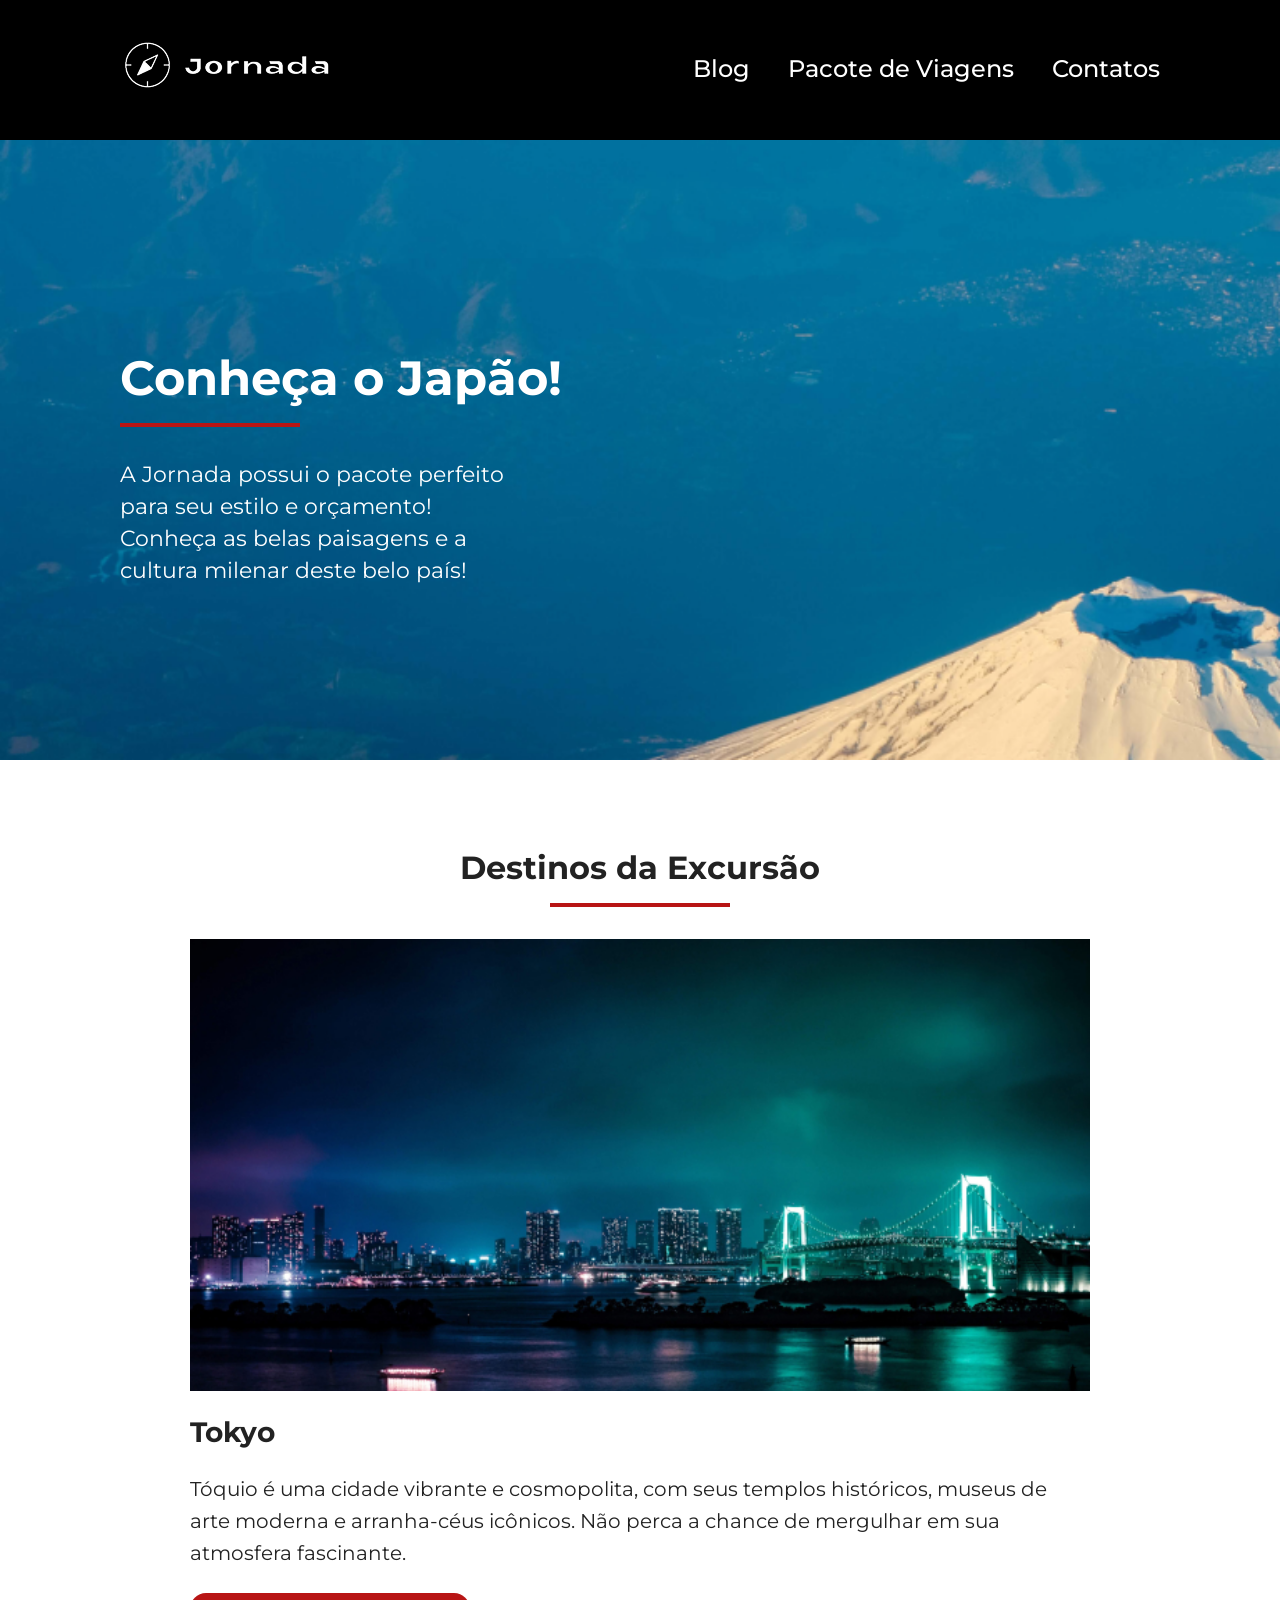
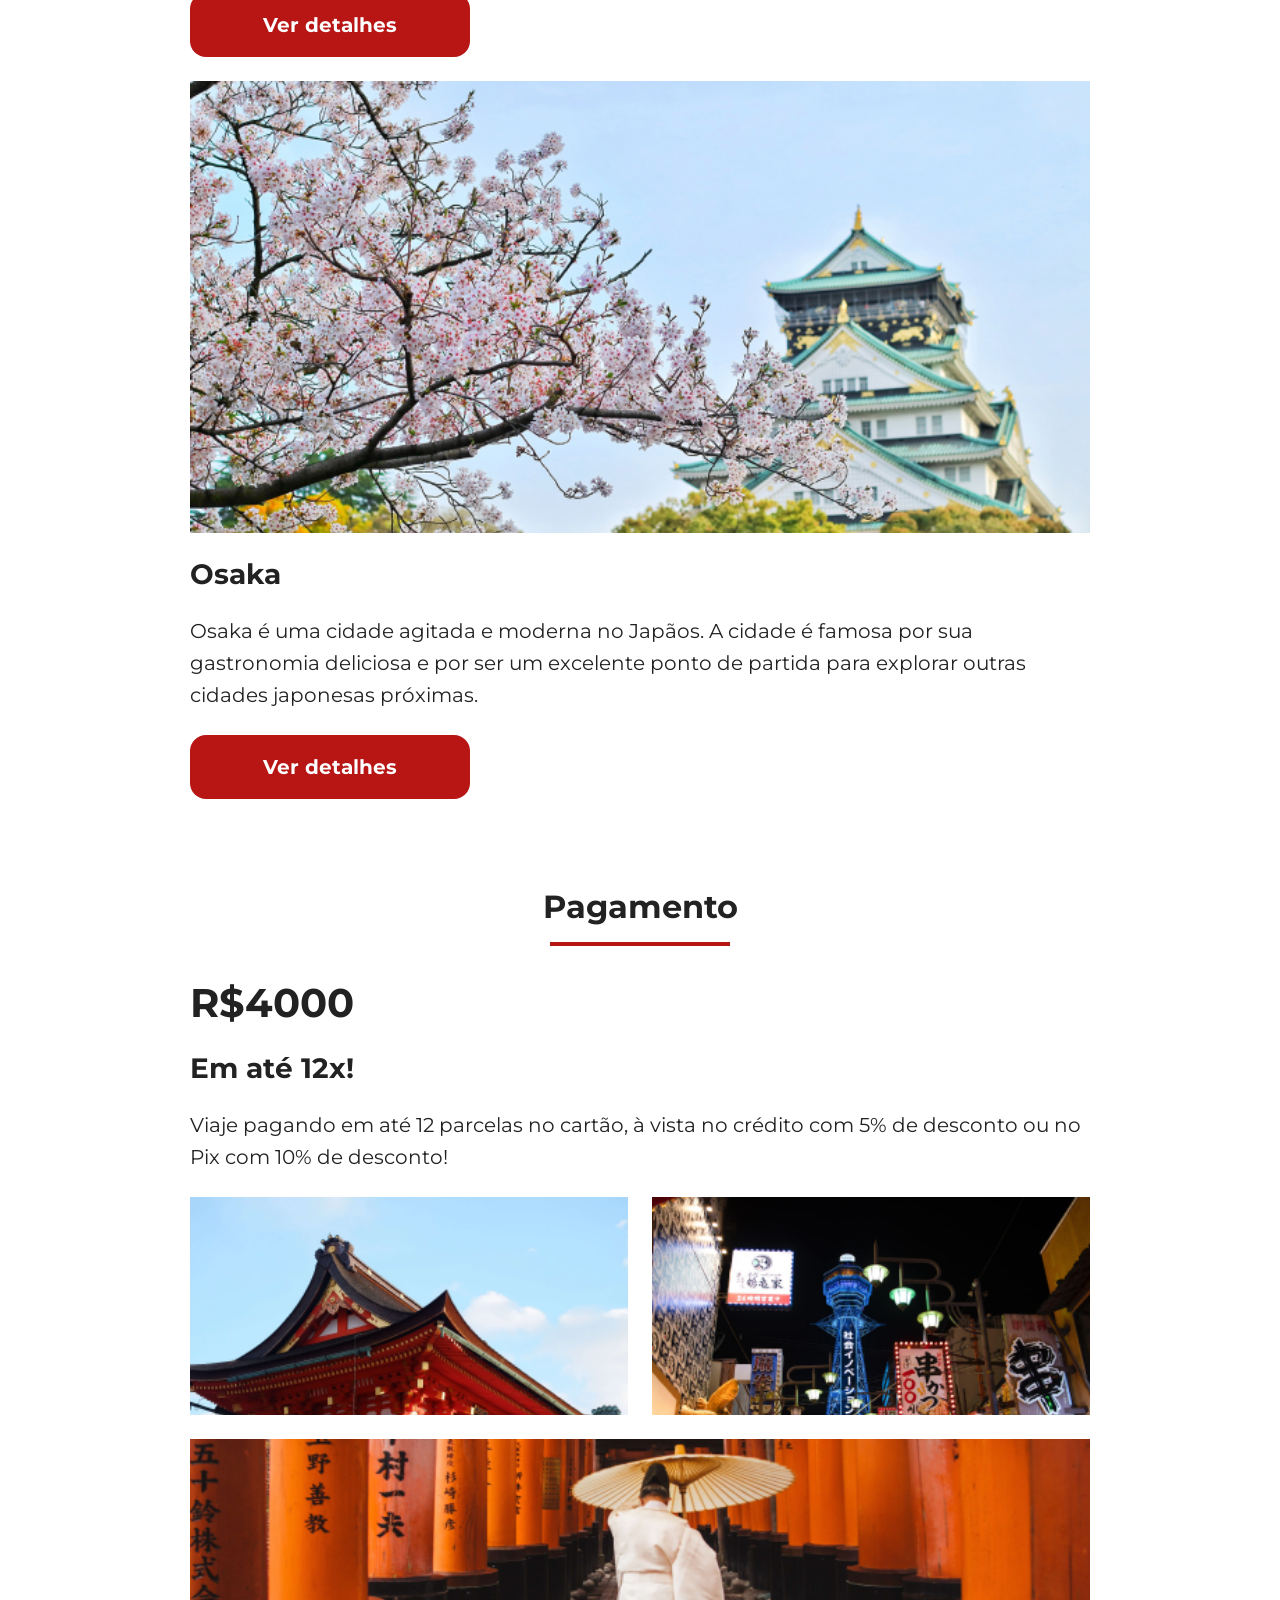
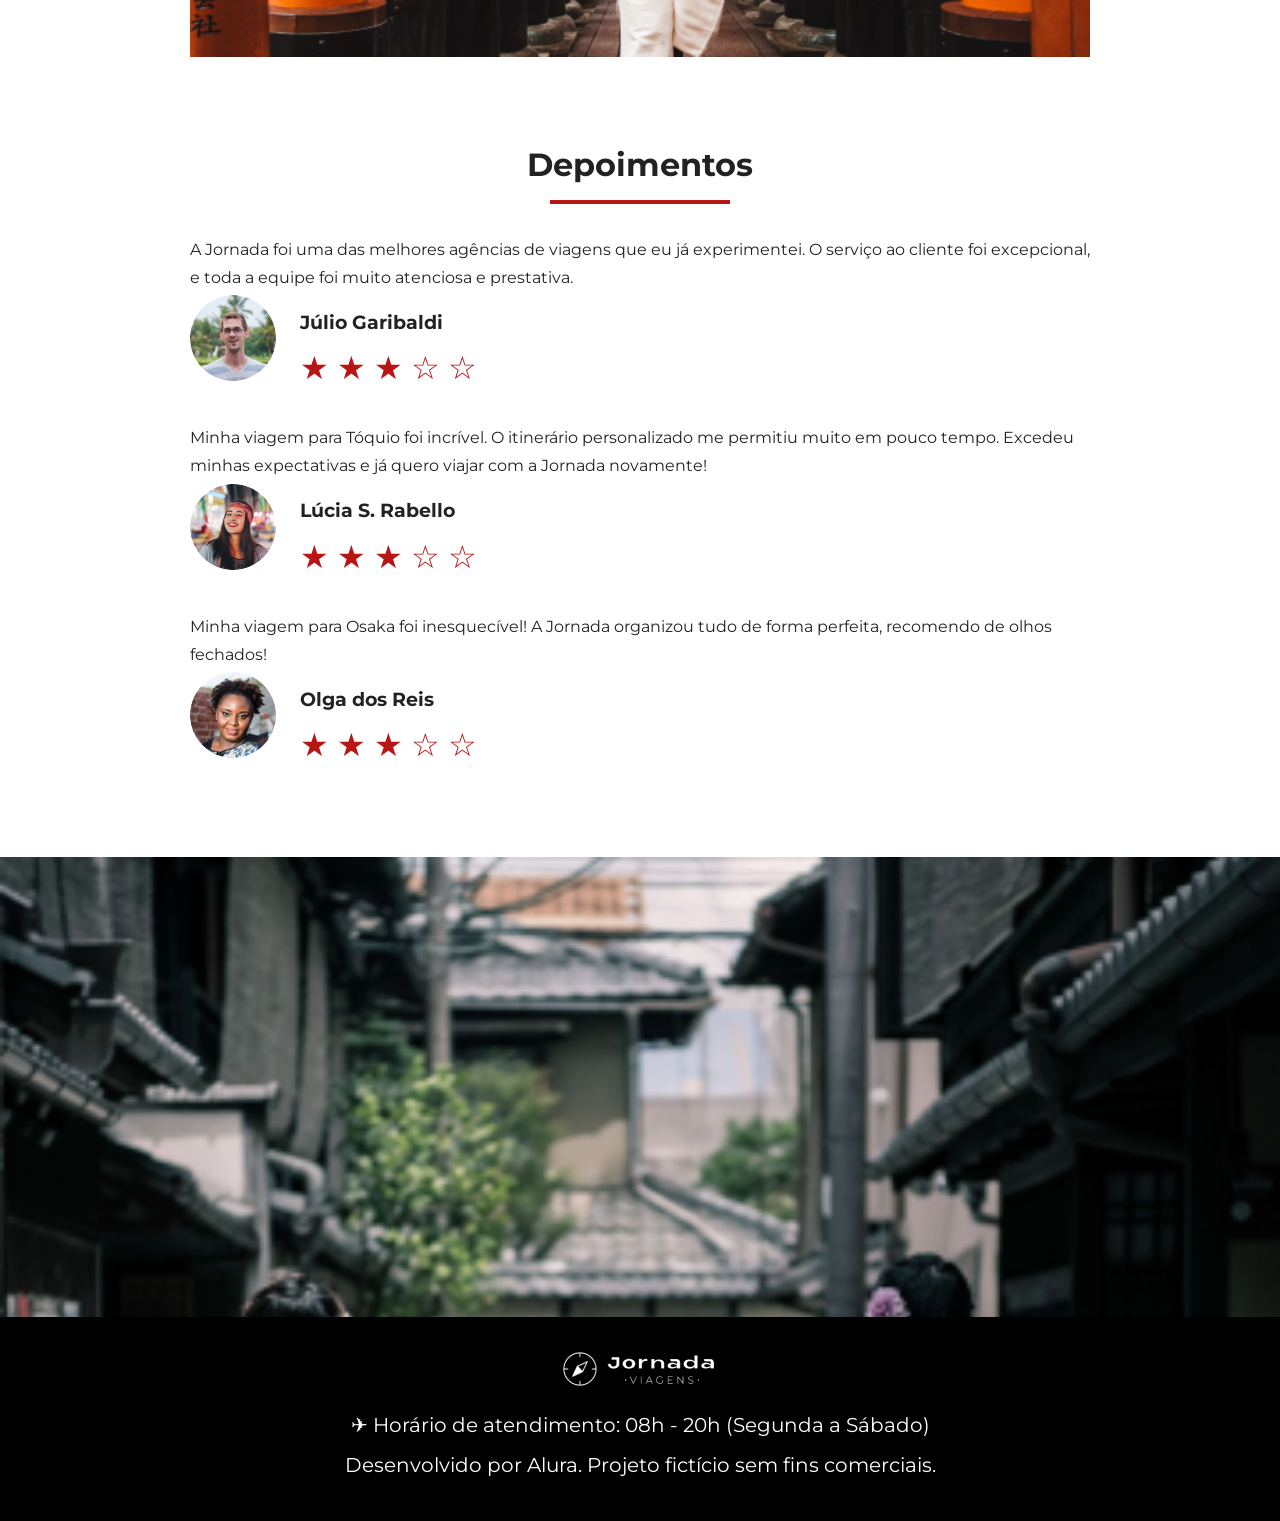
==== pktviagem.html @ 1cde8b49 "Finalizando de configuração da página pacote de viagem" ====
<!doctype html>
<html lang="pt-br">
  <head>
    <meta charset="UTF-8" />
    <meta name="viewport" content="width=device-width, initial-scale=1.0" />
    <meta
      name="description"
      content="Jornada Viagens, uma agência apaixonada por criar viagens inesquecíveis."
    />
    <meta name="og:title" content="Jornada Viagens" />
    <meta
      name="og:description"
      content="Jornada Viagens, uma agência apaixonada por criar viagens inesquecíveis."
    />
    <meta
      name="og:image"
      content="https://clemiltoncsilva.github.io/jornada-viagens/img/logo-jornada-footer.png"
    />
    <meta name="og:type" content="website" />
    <meta
      name="og:url"
      content="https://clemiltoncsilva.github.io/jornada-viagens"
    />

    <link rel="icon" href="./favico.png" type="image/png" />
    <link rel="stylesheet" href="./css/style.css" />
    <title>Jornada Viagens</title>
  </head>
  <body>
    <header class="header-main">
      <a class="logo" href="#" title="Logo Jornada Viagens">
        <img
          class="img-mobile"
          src="./img/logo-jornada-branca.png"
          alt="Bússola do logo Jornada Viagens"
        />
        <img
          class="img-desktop"
          src="./img/logo-jornada-bussola-escrito.png"
          alt="Bússola do logo Jornada Viagens"
        />
      </a>

      <div class="navigation-menu">
        <label for="menu">
          <img src="./img/menu.png" alt="menu" />
        </label>
        <input type="checkbox" id="menu" hidden />

        <nav>
          <ul class="list-links">
            <li>
              <a href="blog.html" target="_blank" title="Acessar blog">Blog</a>
            </li>
            <li>
              <a
                href="pacotes.html"
                target="_blank"
                title="Acessar pacotes de viagens"
                >Pacote de Viagens</a
              >
            </li>
            <li>
              <a href="contatos.html" target="_blank" title="Acessar contatos"
                >Contatos</a
              >
            </li>
          </ul>
        </nav>
      </div>
    </header>
    <section class="hero-pkg-viagem">
      <div class="hero-img">
        <div class="section-title">
          <h2>Conheça o Japão!</h2>
          <hr />
          <p>
            A Jornada possui o pacote perfeito <br> para seu estilo e orçamento! <br>
            Conheça as belas paisagens e a <br> cultura milenar deste belo país!
          </p>
        </div>
      </div>
    </section>

    <section class="destination">
      <div class="section-title">
        <h2>Destinos da Excursão</h2>
        <hr />
      </div>
      <div class="destination-item">
        <article class="item tokyo">
          <header>
            <div class="img-item"></div>
            <h3 class="content-title">Tokyo</h3>
          </header>
          <p class="content-text">
            Tóquio é uma cidade vibrante e cosmopolita, com seus templos
            históricos, museus de arte moderna e arranha-céus icônicos. Não
            perca a chance de mergulhar em sua atmosfera fascinante.
          </p>

          <footer>
            <a
              href="#"
              class="button"
              target="-_blank"
              title="Ver detalhes sobre o destino Tokyo"
              >Ver detalhes</a
            >
          </footer>
        </article>

        <article class="item osaka">
          <header>
            <div class="img-item"></div>
            <h3 class="content-title">Osaka</h3>
          </header>
          <p class="content-text">
            Osaka é uma cidade agitada e moderna no Japãos. A cidade é famosa
            por sua gastronomia deliciosa e por ser um excelente ponto de
            partida para explorar outras cidades japonesas próximas.
          </p>
          <footer>
            <a
              href="#"
              class="button"
              target="-_blank"
              title="Ver detalhes sobre o destino Osaka"
            >
              Ver detalhes</a
            >
          </footer>
        </article>
      </div>
    </section>

    <section class="payment">
      <div class="section-title">
        <h2>Pagamento</h2>
        <hr />
      </div>

      <div class="content-container">
        <div class="text-content">
          <h3 class="content-title">R$4000</h3>
          <h2 class="content-title">Em até 12x!</h2>
          <p class="content-text">
            Viaje pagando em até 12 parcelas no cartão, à vista no crédito com
            5% de desconto ou no Pix com 10% de desconto!
          </p>
        </div>
        <div class="img-gallery-pkg">
          <div class="image first"></div>
          <div class="image second"></div>
          <div class="image thirdy span-2"></div>
        </div>
      </div>
    </section>

    <section class="testimonial">
      <div class="section-title">
        <h2>Depoimentos</h2>
        <hr />
      </div>

      <div class="testimonial-container">
        <article class="testimonial-item">
          <header>
            <p>
              A Jornada foi uma das melhores agências de viagens que eu já experimentei. O serviço ao cliente foi excepcional, e toda a equipe foi muito atenciosa e prestativa.
            </p>
          </header>

          <footer>
            <img
              src="./img/elipse-garibaldi.png"
              alt="Foto da Cliente Júlio Garibaldi"
            />

            <div class="profile-content">
              <h3>Júlio Garibaldi</h3>

              <div class="rating">
                <span class="star">★</span>
                <span class="star">★</span>
                <span class="star">★</span>
                <span class="star">☆</span>
                <span class="star">☆</span>
              </div>
            </div>
          </footer>
        </article>

        <article class="testimonial-item">
          <header>
            <p>
              Minha viagem para Tóquio foi incrível. O itinerário personalizado me permitiu muito em pouco tempo. Excedeu minhas expectativas e já quero viajar com a Jornada novamente!
            </p>
          </header>

          <footer>
            <img
              src="./img/elipse-lucia.png"
              alt="Foto da Cliente Lúcia S. Rabello"
            />

            <div class="profile-content">
              <h3>Lúcia S. Rabello</h3>

              <div class="rating">
                <span class="star">★</span>
                <span class="star">★</span>
                <span class="star">★</span>
                <span class="star">☆</span>
                <span class="star">☆</span>
              </div>
            </div>
          </footer>
        </article>

        <article class="testimonial-item">
          <header>
            <p>
              Minha viagem para Osaka foi inesquecível! A Jornada organizou tudo de forma perfeita, recomendo de olhos fechados!
            </p>
          </header>

          <footer>
            <img
              src="./img/elipse-olga.png"
              alt="Foto da Cliente Olga dos Reis"
            />

            <div class="profile-content">
              <h3>Olga dos Reis</h3>

              <div class="rating">
                <span class="star">★</span>
                <span class="star">★</span>
                <span class="star">★</span>
                <span class="star">☆</span>
                <span class="star">☆</span>
              </div>
            </div>
          </footer>
        </article>
      </div>
    </section>

    <section class="bottom-hero-pkg-viagem">
      <div class="hero-img"></div>
    </section>

    <footer class="main-footer">
      <div class="footer-content">
        <img
          src="./img/logo-branco-footer.png"
          alt="Logotipo Jornada Viagens"
        />

        <p>
          <span class="footer-icon" aria-hidden="true">✈</span>
          Horário de atendimento: 08h - 20h (Segunda a Sábado)
        </p>

        <p>Desenvolvido por Alura. Projeto fictício sem fins comerciais.</p>
      </div>

      <nav class="footer-social" aria-label="Redes sociais da Jornada Viagens">
        <p id="social-title">Acesse nossas redes:</p>

        <a
          href="#"
          target="_blank"
          rel="noopener noreferrer"
          aria-label="Acessar nosso WhatsApp (abre em nova aba)"
        >
          <span class="social-icon" aria-hidden="true">💬</span>
        </a>

        <a
          href="#"
          target="_blank"
          rel="noopener noreferrer"
          aria-label="Acessar nosso Instagram (abre em nova aba)"
        >
          <span class="social-icon" aria-hidden="true">📸</span>
        </a>

        <a
          href="#"
          target="_blank"
          rel="noopener noreferrer"
          aria-label="Acessar nosso perfil no X antigo Twitter (abre em nova aba)"
        >
          <span class="social-icon" aria-hidden="true">𝕏</span>
        </a>
      </nav>
    </footer>
  </body>
</html>
---- css/style.css ----
@import url(../css/global.css);
@import url(../css/header.css);
@import url(../css/hero.css);
@import url(../css/offers.css);
@import url(../css/category.css);
@import url(../css/destination.css);
@import url(../css/payment.css);
@import url(../css/testimonies.css);
@import url(../css/footer.css);
@import url(../css/pktviagem.css);
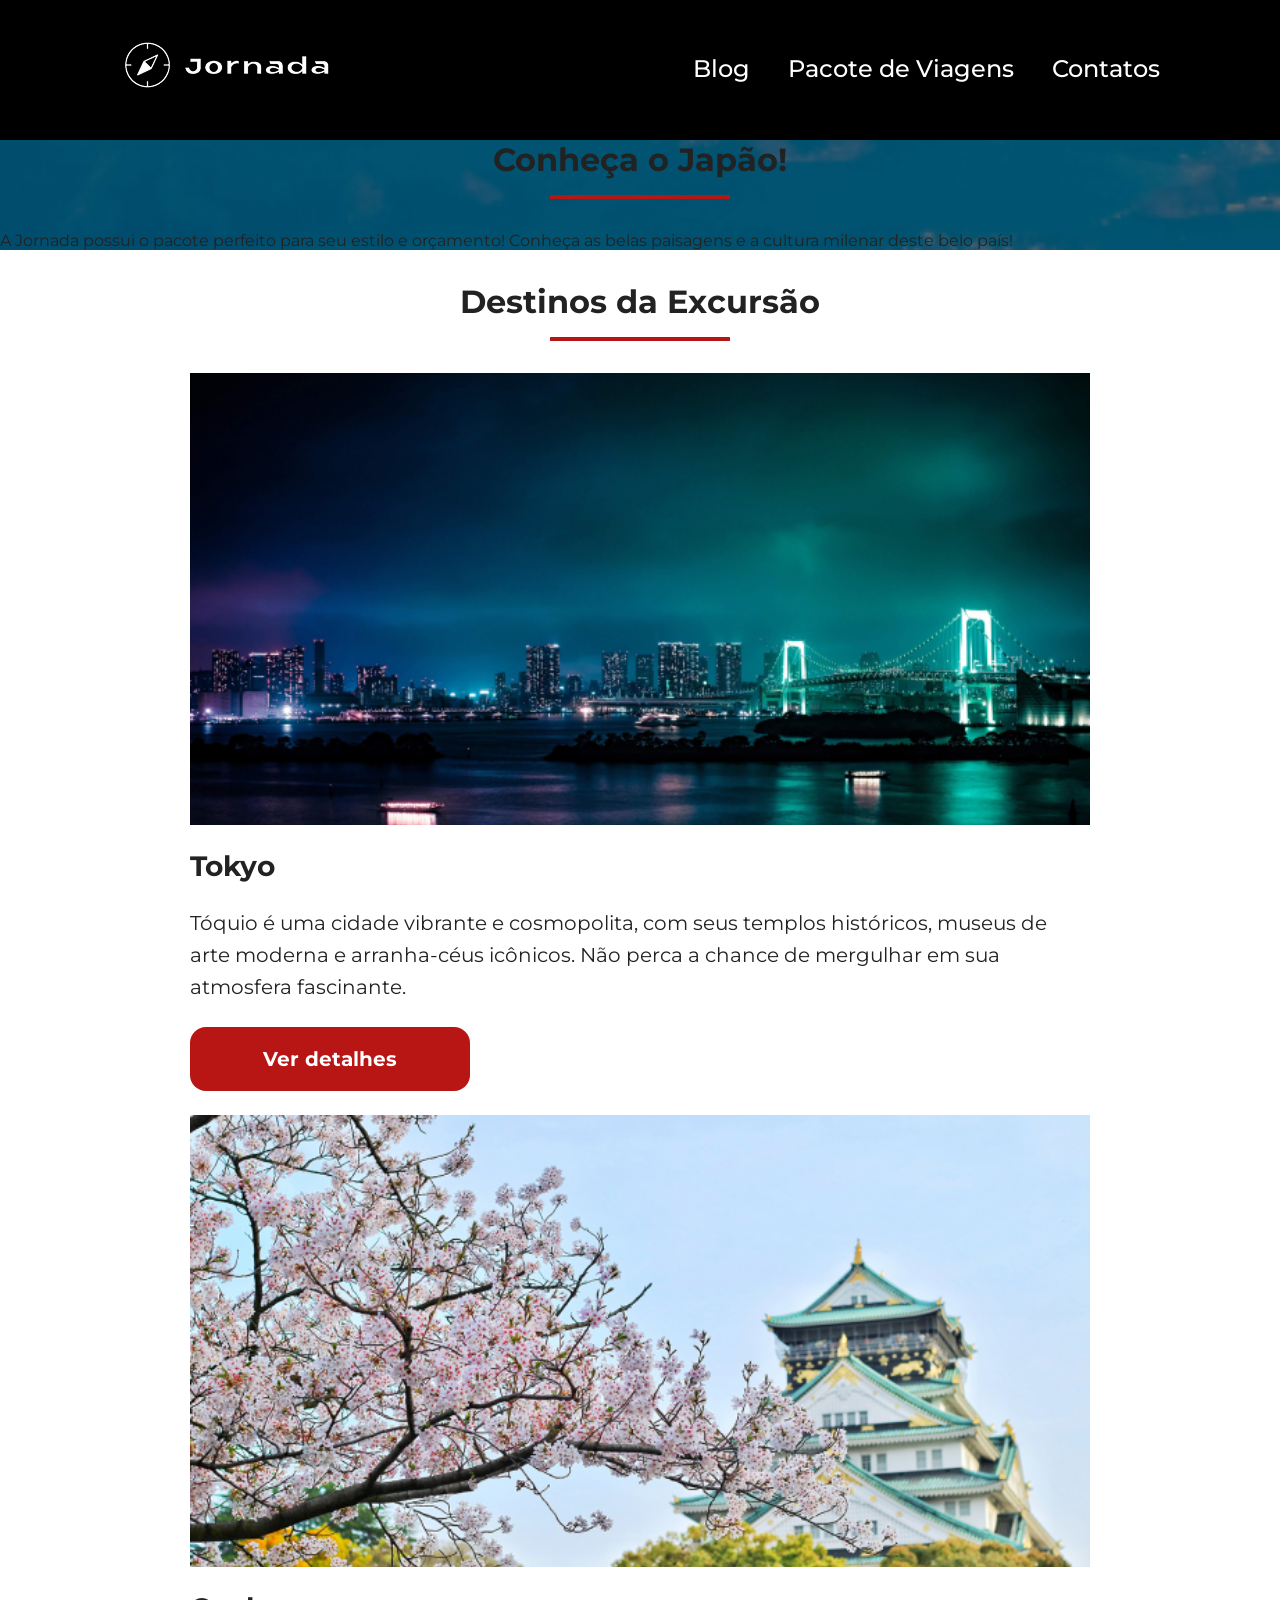
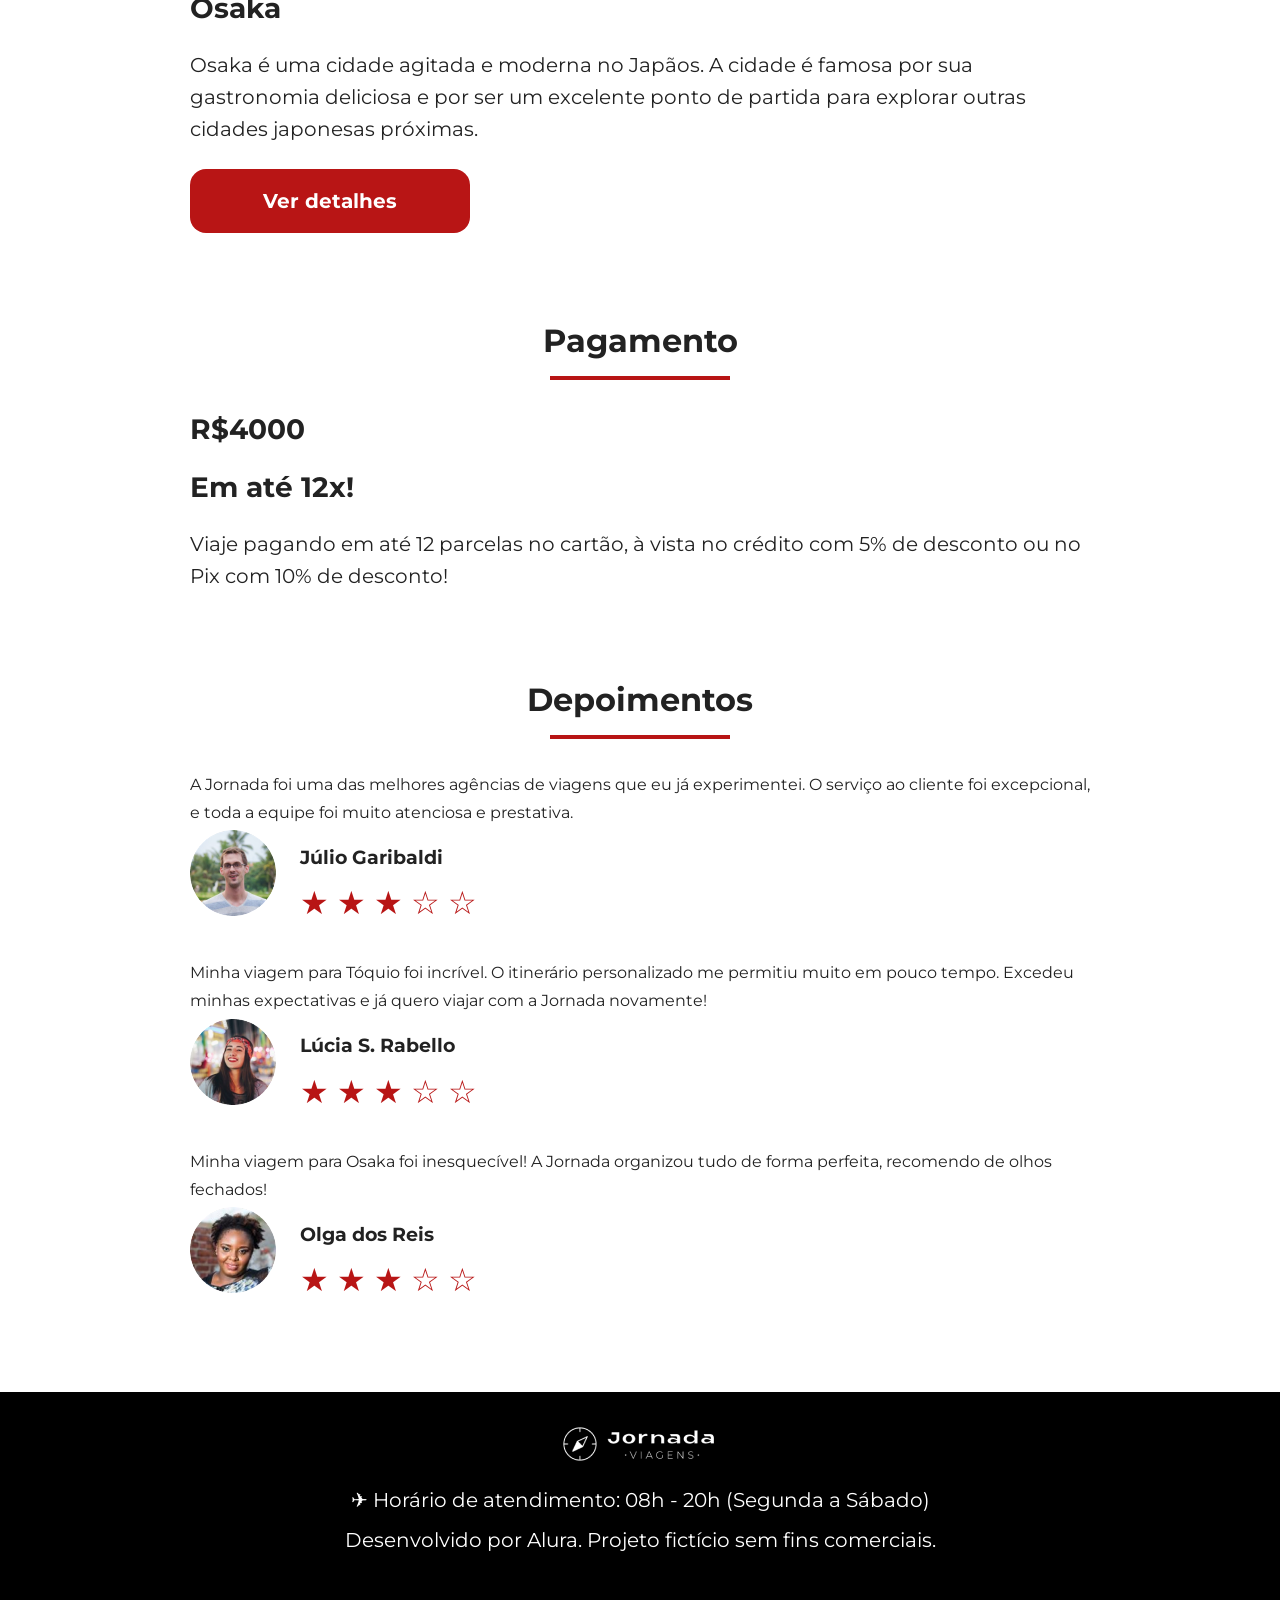
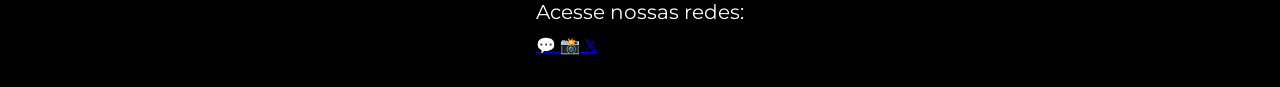
==== commit 34b5d360: "Ajustes na página antigam" ====
--- a/pktviagem.html
+++ b/pktviagem.html
@@ -75,8 +75,8 @@
           <h2>Conheça o Japão!</h2>
           <hr />
           <p>
-            A Jornada possui o pacote perfeito <br> para seu estilo e orçamento! <br>
-            Conheça as belas paisagens e a <br> cultura milenar deste belo país!
+            A Jornada possui o pacote perfeito para seu estilo e orçamento!
+            Conheça as belas paisagens e a cultura milenar deste belo país!
           </p>
         </div>
       </div>
@@ -167,7 +167,9 @@
         <article class="testimonial-item">
           <header>
             <p>
-              A Jornada foi uma das melhores agências de viagens que eu já experimentei. O serviço ao cliente foi excepcional, e toda a equipe foi muito atenciosa e prestativa.
+              A Jornada foi uma das melhores agências de viagens que eu já
+              experimentei. O serviço ao cliente foi excepcional, e toda a
+              equipe foi muito atenciosa e prestativa.
             </p>
           </header>
 
@@ -194,7 +196,9 @@
         <article class="testimonial-item">
           <header>
             <p>
-              Minha viagem para Tóquio foi incrível. O itinerário personalizado me permitiu muito em pouco tempo. Excedeu minhas expectativas e já quero viajar com a Jornada novamente!
+              Minha viagem para Tóquio foi incrível. O itinerário personalizado
+              me permitiu muito em pouco tempo. Excedeu minhas expectativas e já
+              quero viajar com a Jornada novamente!
             </p>
           </header>
 
@@ -221,7 +225,8 @@
         <article class="testimonial-item">
           <header>
             <p>
-              Minha viagem para Osaka foi inesquecível! A Jornada organizou tudo de forma perfeita, recomendo de olhos fechados!
+              Minha viagem para Osaka foi inesquecível! A Jornada organizou tudo
+              de forma perfeita, recomendo de olhos fechados!
             </p>
           </header>
 
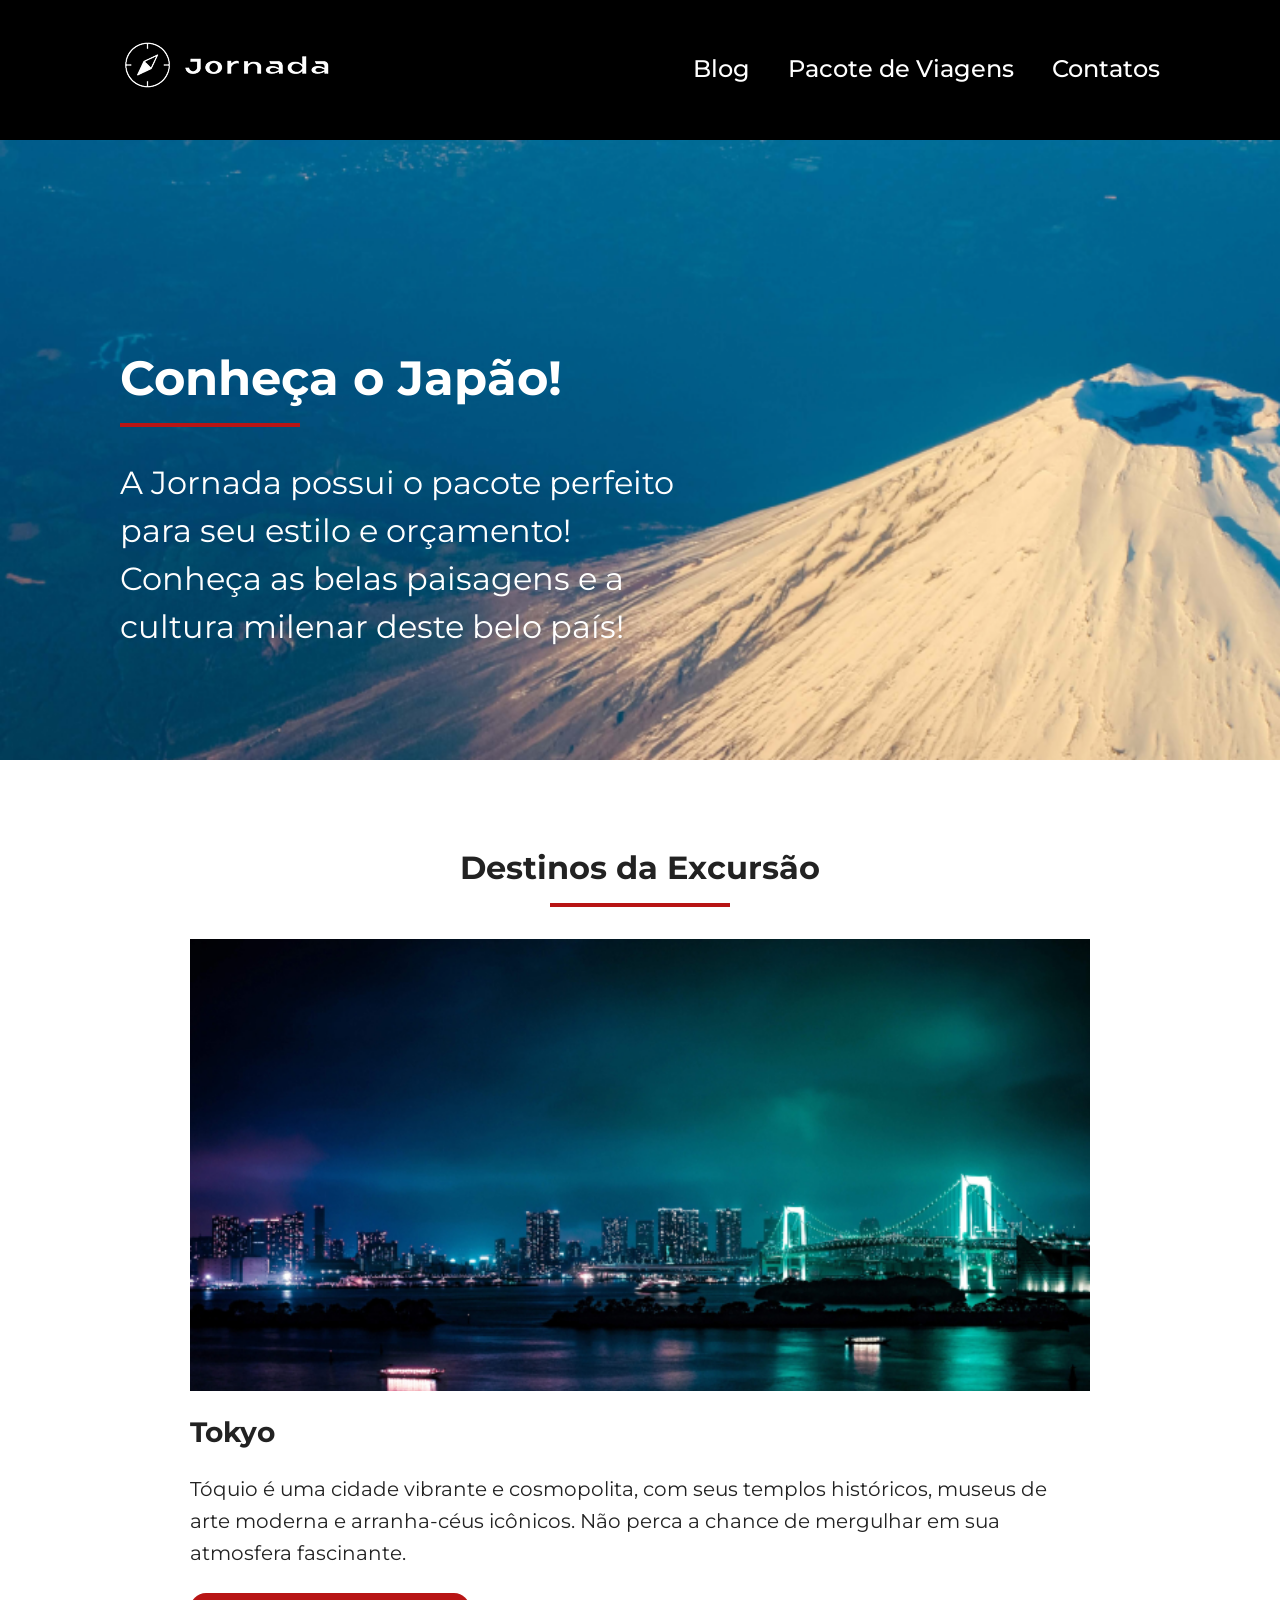
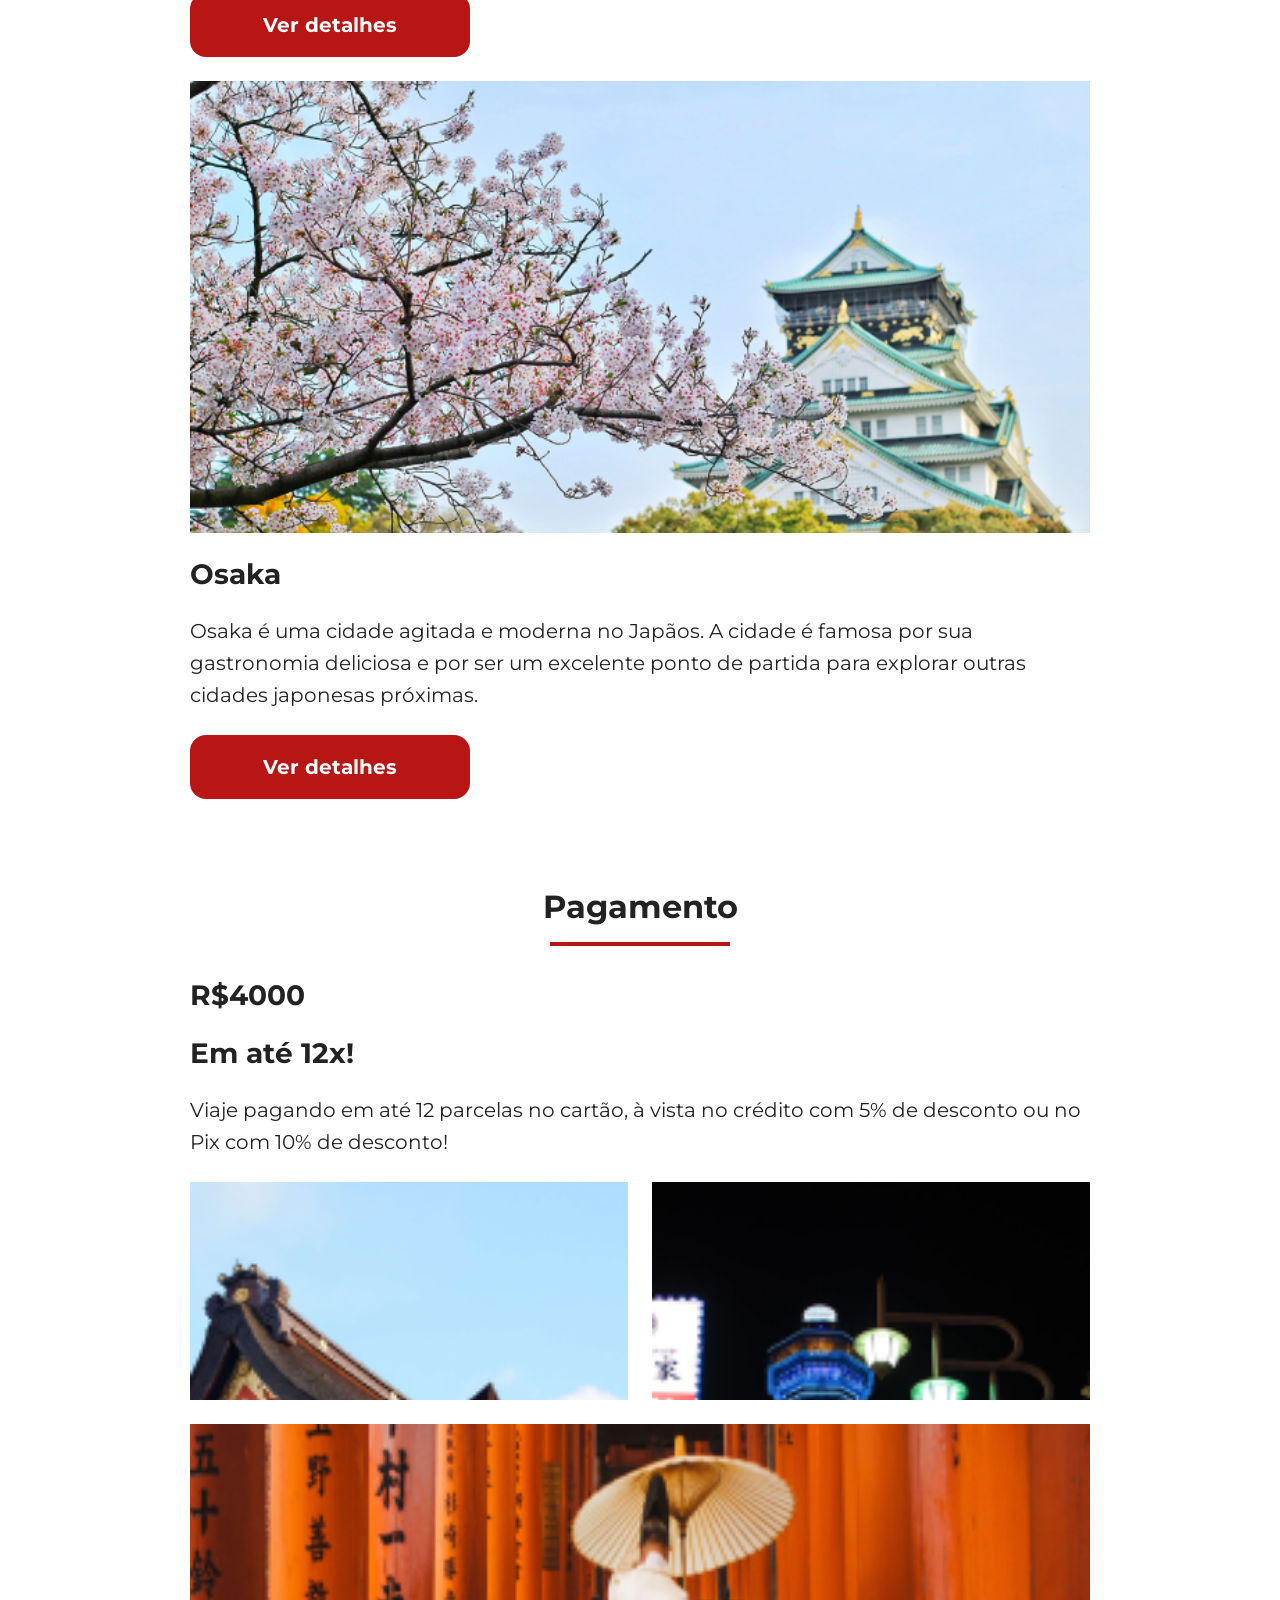
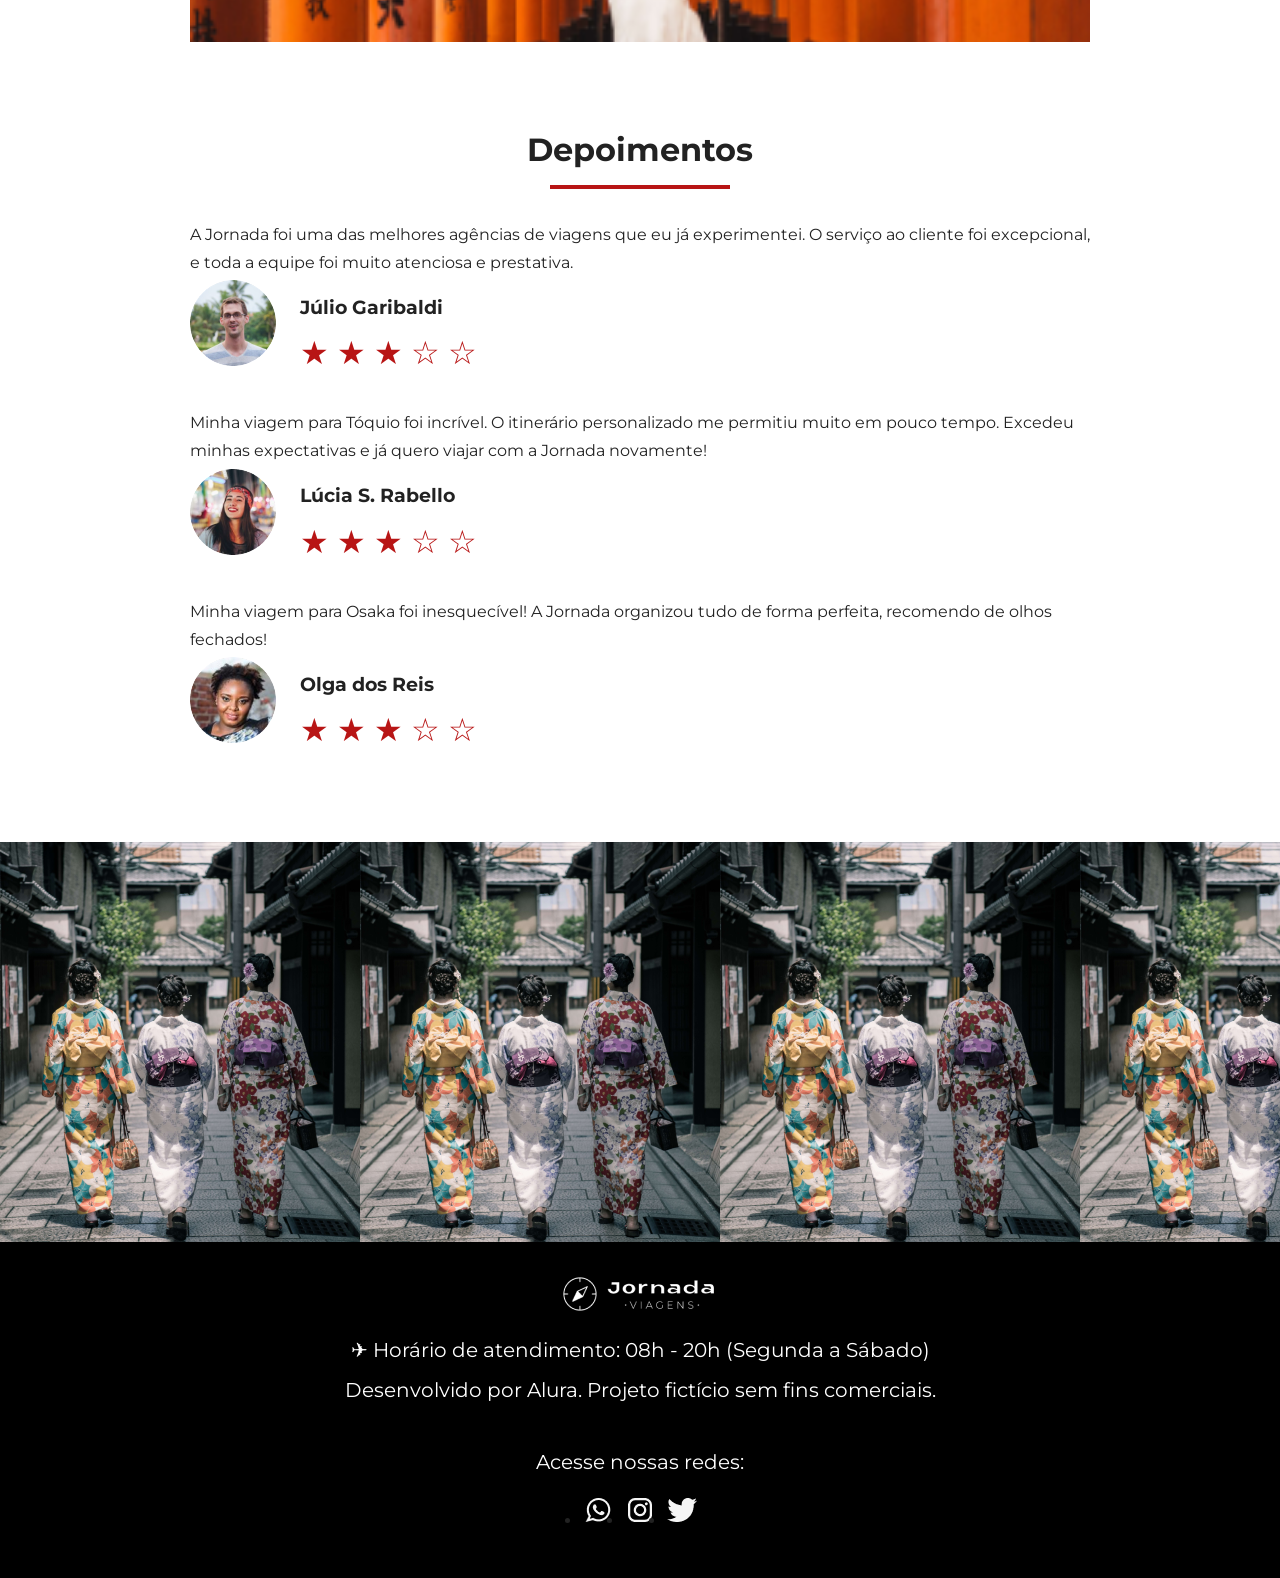
==== commit ac9edeab: "Finaliza o projeto" ====
--- a/pktviagem.html
+++ b/pktviagem.html
@@ -256,7 +256,7 @@
       <div class="hero-img"></div>
     </section>
 
-    <footer class="main-footer">
+     <footer class="main-footer">
       <div class="footer-content">
         <img
           src="./img/logo-branco-footer.png"
@@ -271,35 +271,49 @@
         <p>Desenvolvido por Alura. Projeto fictício sem fins comerciais.</p>
       </div>
 
-      <nav class="footer-social" aria-label="Redes sociais da Jornada Viagens">
-        <p id="social-title">Acesse nossas redes:</p>
-
-        <a
-          href="#"
-          target="_blank"
-          rel="noopener noreferrer"
-          aria-label="Acessar nosso WhatsApp (abre em nova aba)"
-        >
-          <span class="social-icon" aria-hidden="true">💬</span>
-        </a>
-
-        <a
-          href="#"
-          target="_blank"
-          rel="noopener noreferrer"
-          aria-label="Acessar nosso Instagram (abre em nova aba)"
-        >
-          <span class="social-icon" aria-hidden="true">📸</span>
-        </a>
-
-        <a
-          href="#"
-          target="_blank"
-          rel="noopener noreferrer"
-          aria-label="Acessar nosso perfil no X antigo Twitter (abre em nova aba)"
-        >
-          <span class="social-icon" aria-hidden="true">𝕏</span>
-        </a>
+
+      <nav class="footer-social" aria-labelledby="social-title">
+        <p>Acesse nossas redes:</p>
+        
+         
+        <ul class="social-list">
+          <li>
+            <a
+              href="https://wa.me/seu-numero"
+              target="_blank"
+              rel="noopener noreferrer"
+            >
+              <img
+                src="./img/rede-whatsapp.png"
+                alt="WhatsApp da Jornada Viagens"
+              />
+            </a>
+          </li>
+          <li>
+            <a
+              href="https://instagram.com/seu-perfil"
+              target="_blank"
+              rel="noopener noreferrer"
+            >
+              <img
+                src="./img/rede-instragam.png"
+                alt="Instagram da Jornada Viagens"
+              />
+            </a>
+          </li>
+          <li>
+            <a
+              href="https://x.com/seu-perfil"
+              target="_blank"
+              rel="noopener noreferrer"
+            >
+              <img
+                src="./img/rede-twiter.png"
+                alt="X (antigo Twitter) da Jornada Viagens"
+              />
+            </a>
+          </li>
+        </ul>
       </nav>
     </footer>
   </body>
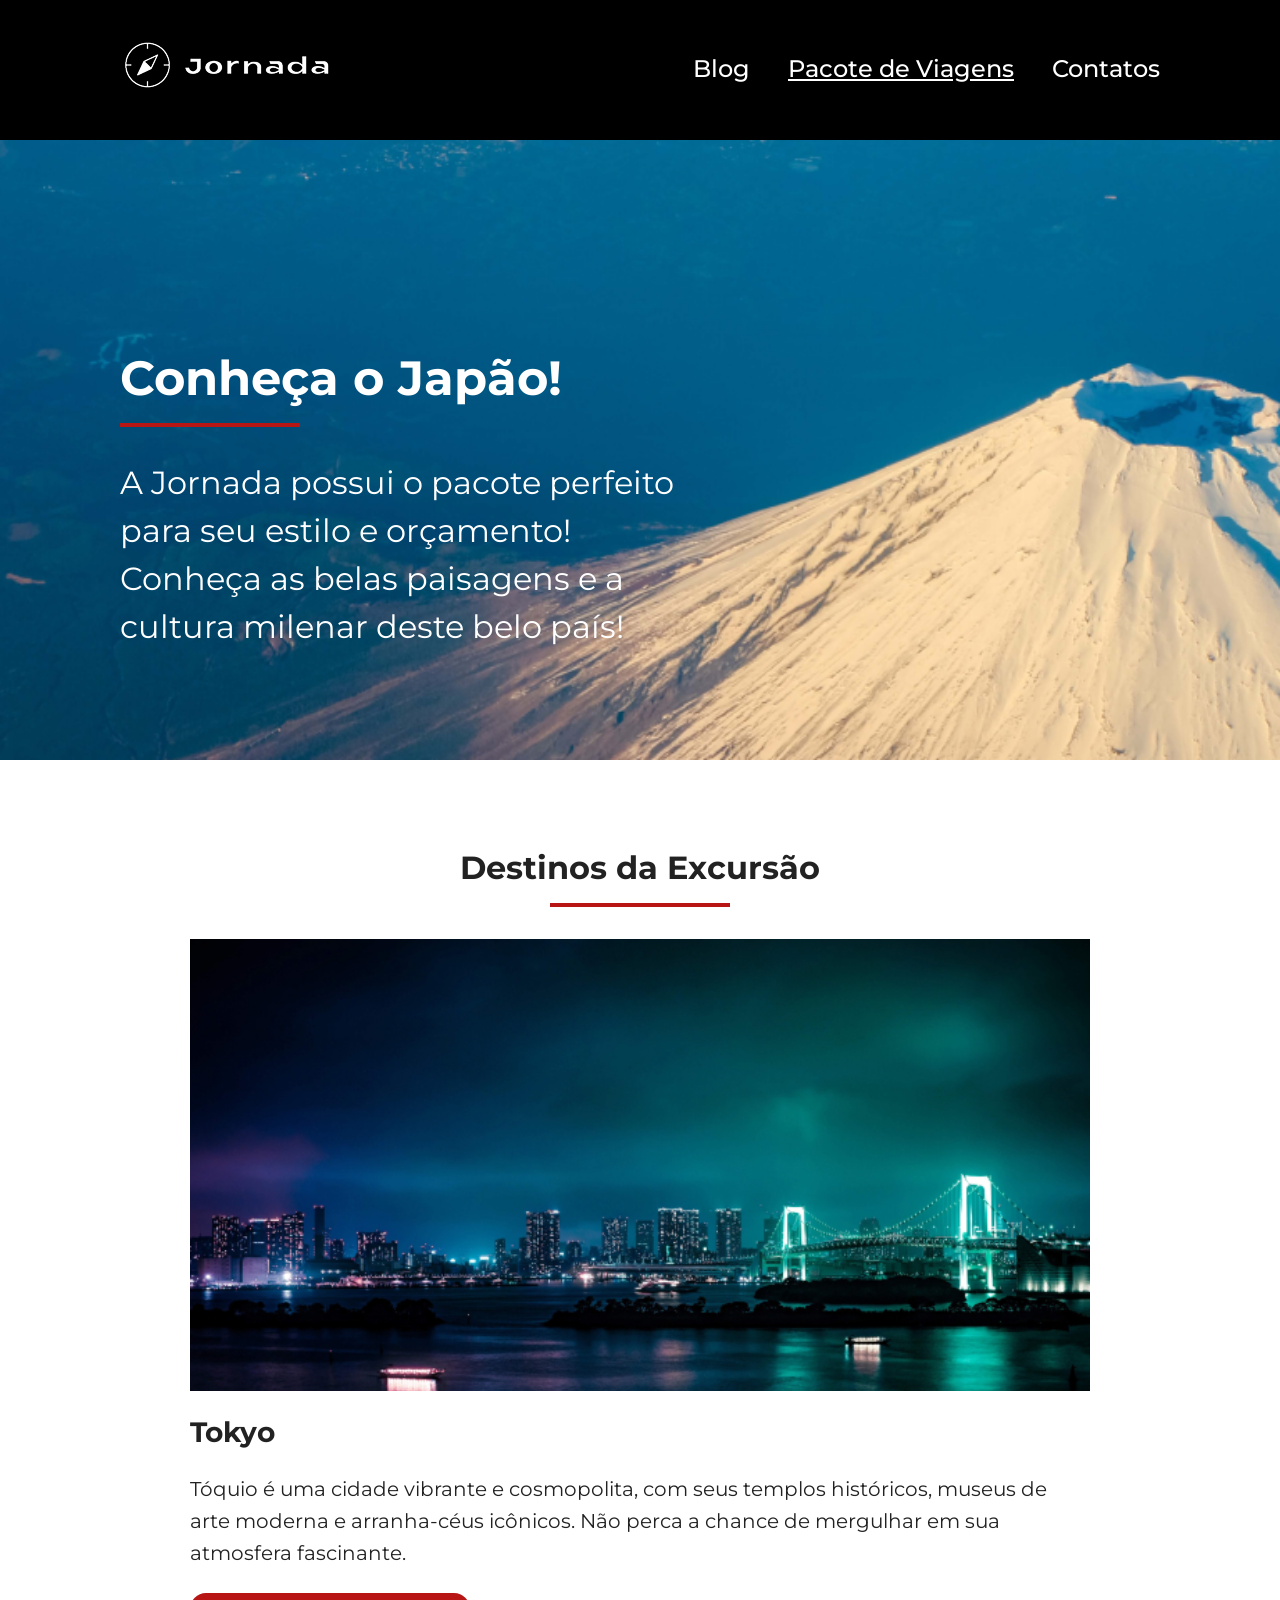
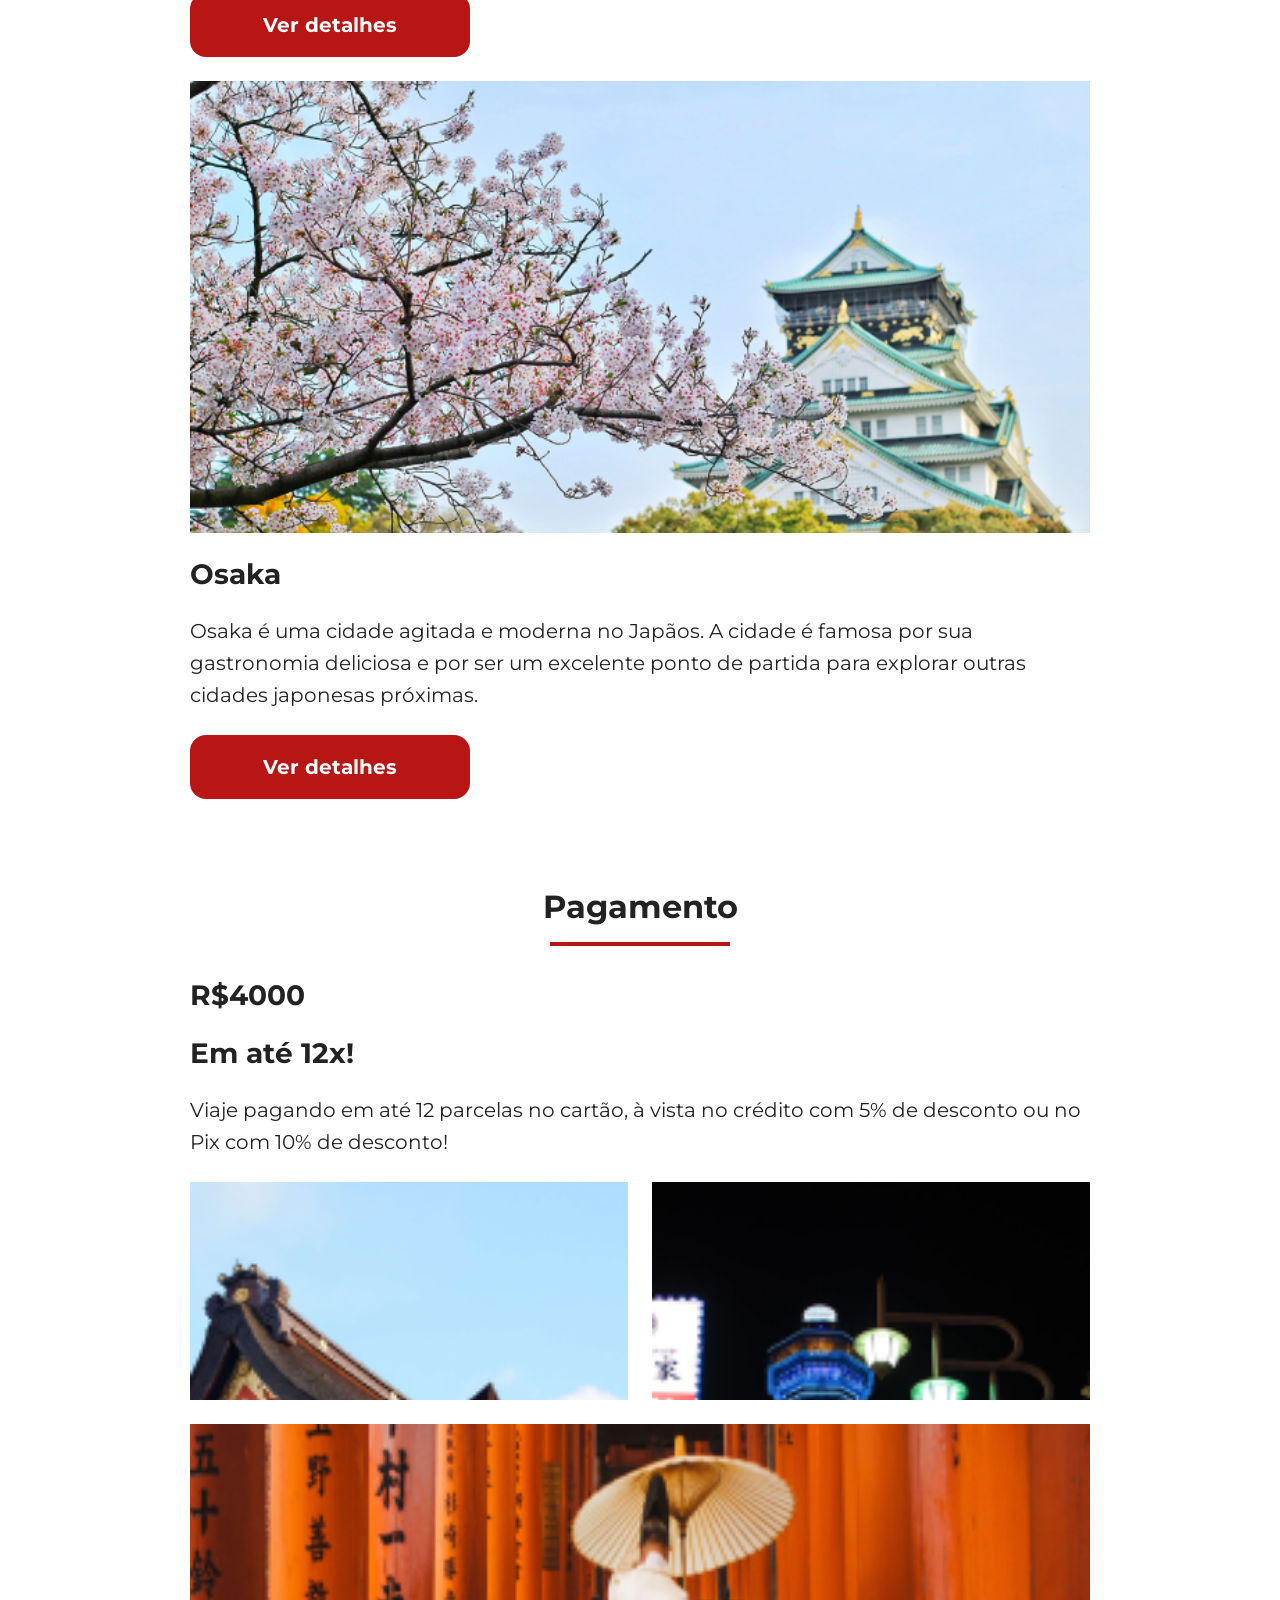
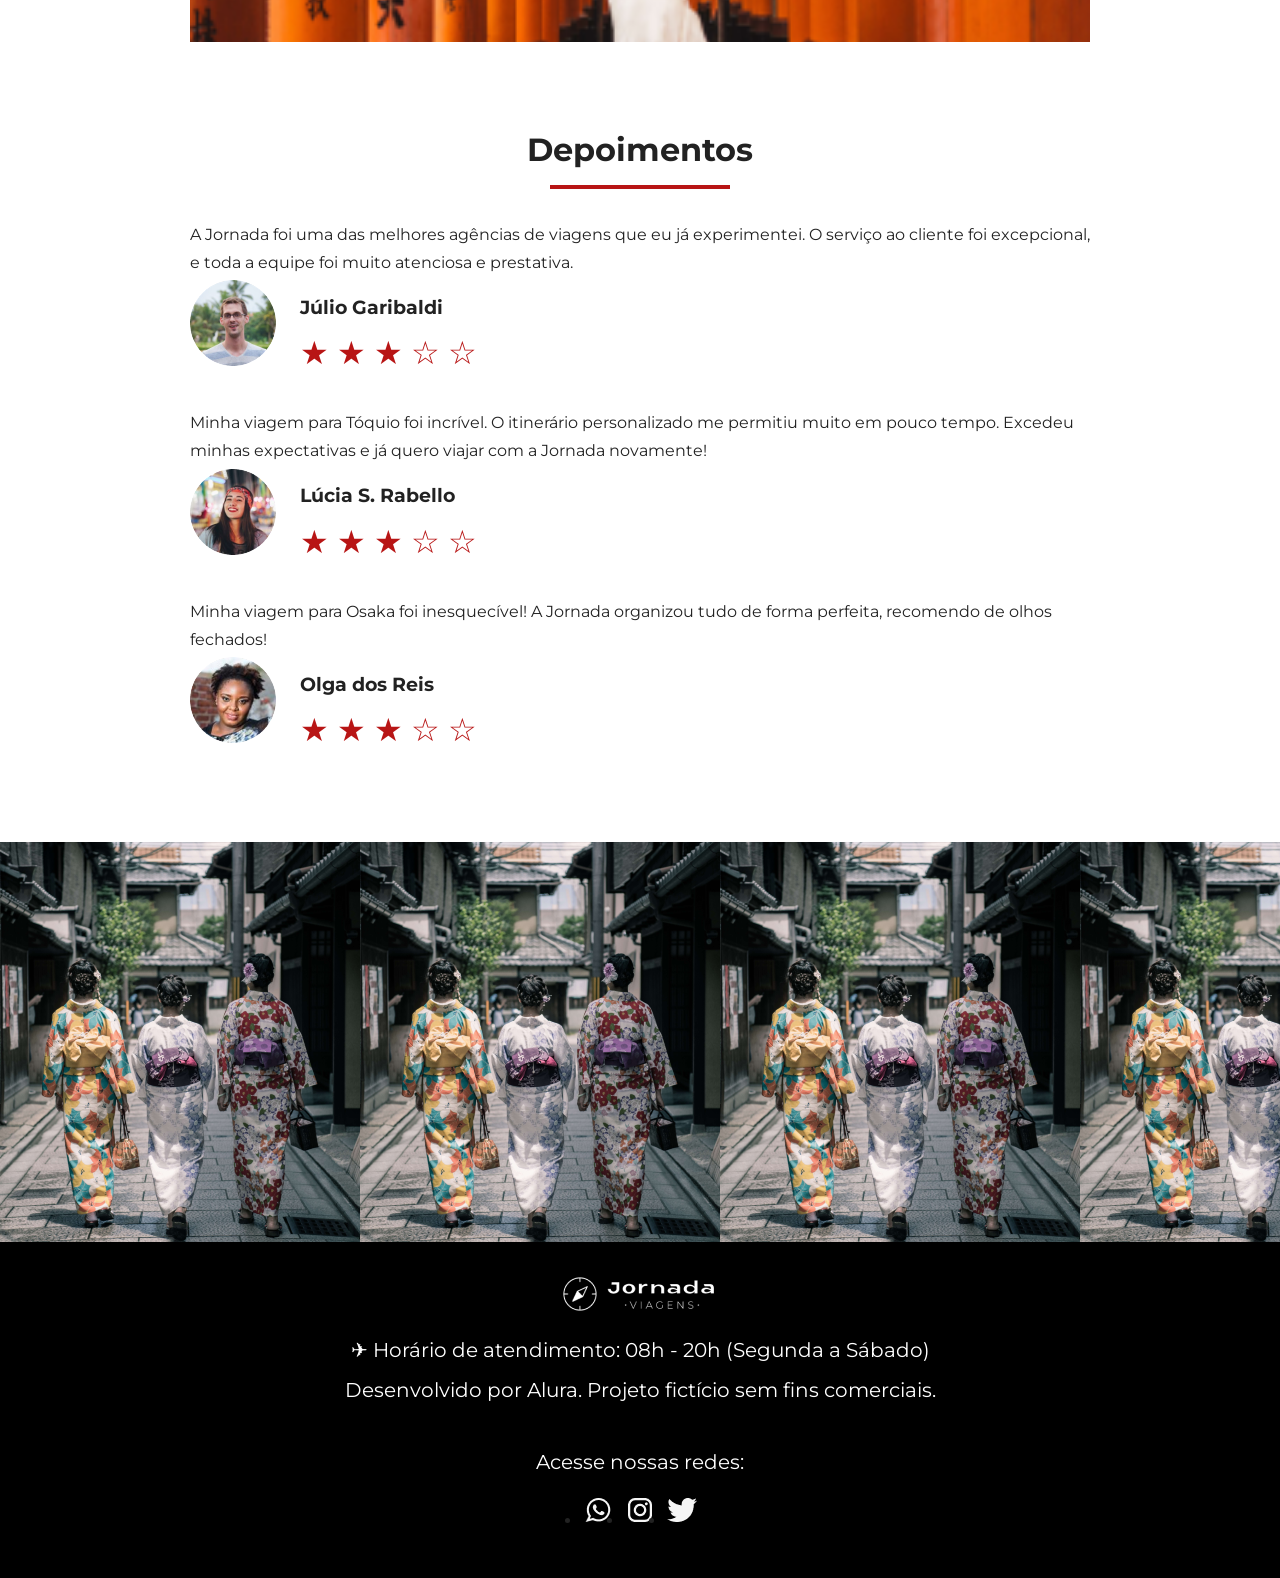
==== commit 7e5b0eef: "Finaliza o projeto" ====
--- a/pktviagem.html
+++ b/pktviagem.html
@@ -28,7 +28,7 @@
   </head>
   <body>
     <header class="header-main">
-      <a class="logo" href="#" title="Logo Jornada Viagens">
+      <a class="logo" href="./index.html" title="Logo Jornada Viagens">
         <img
           class="img-mobile"
           src="./img/logo-jornada-branca.png"
@@ -54,6 +54,7 @@
             </li>
             <li>
               <a
+                class="active"
                 href="pacotes.html"
                 target="_blank"
                 title="Acessar pacotes de viagens"
